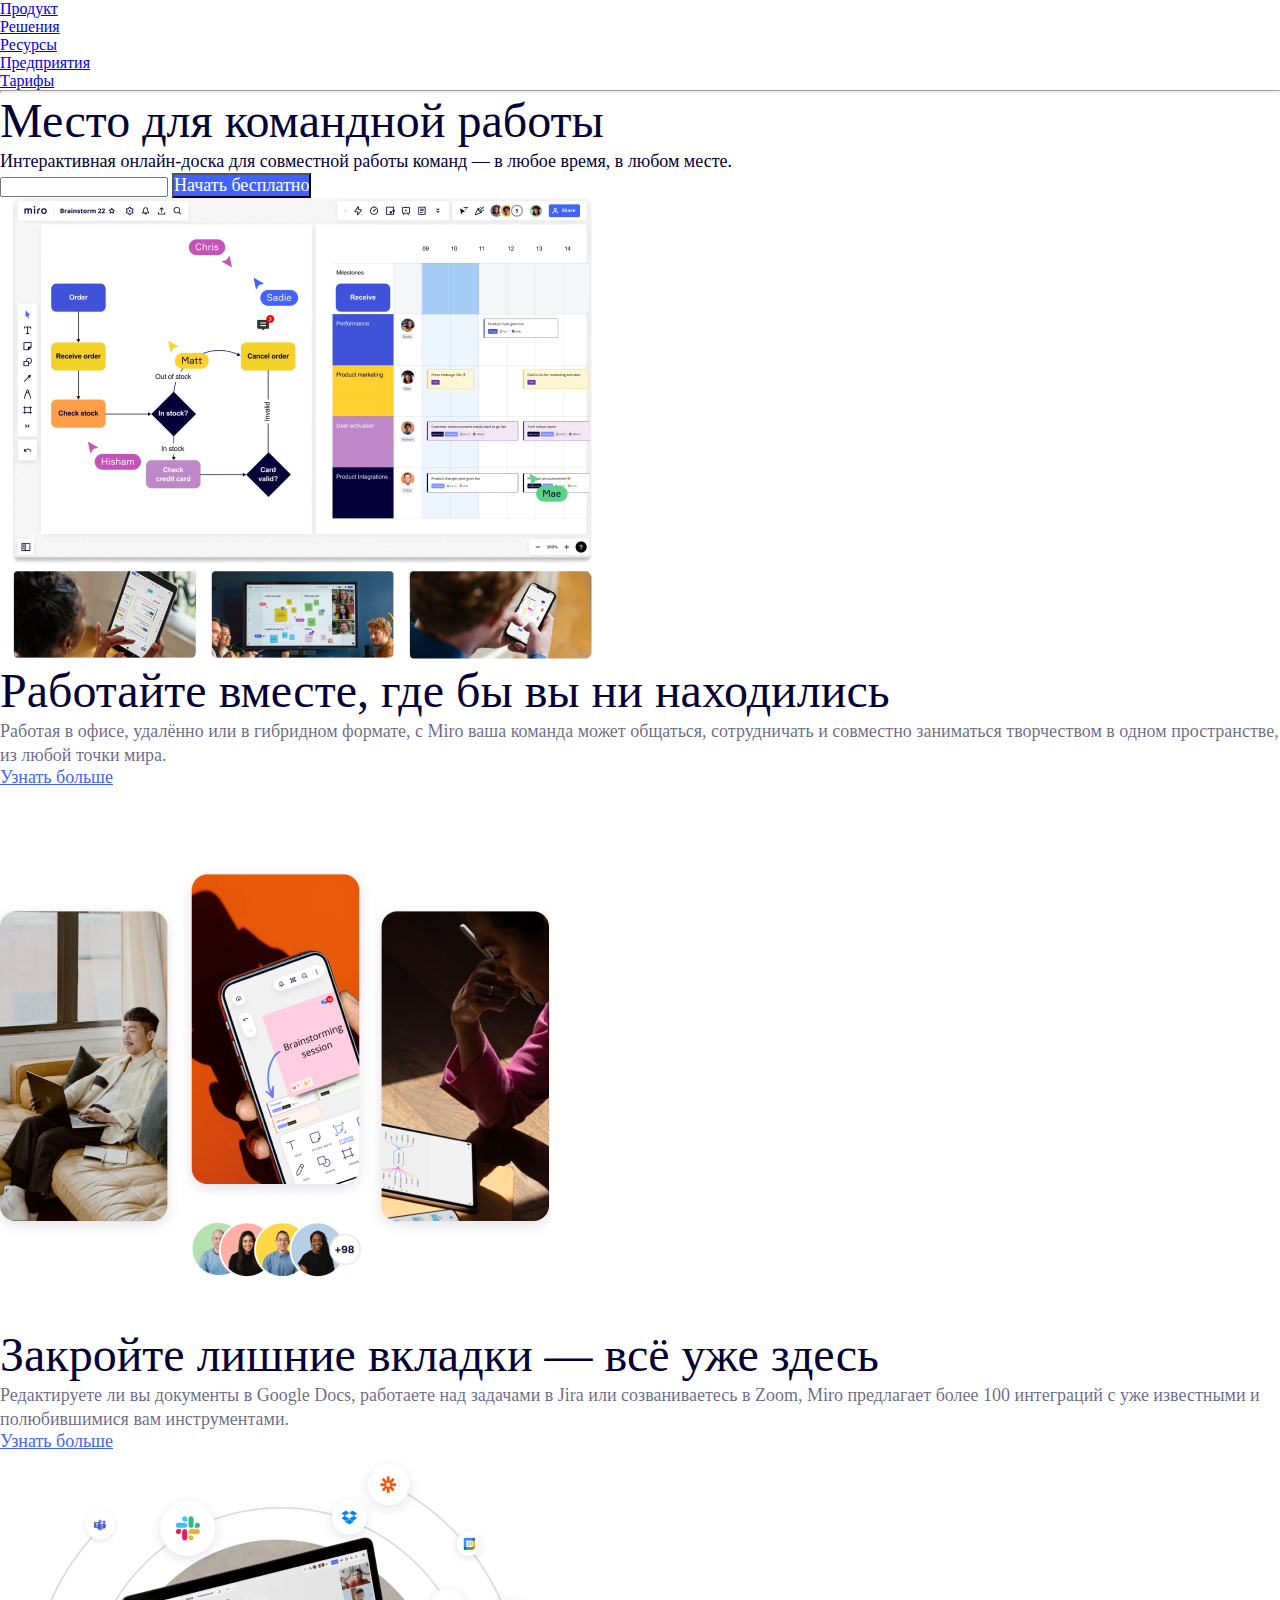
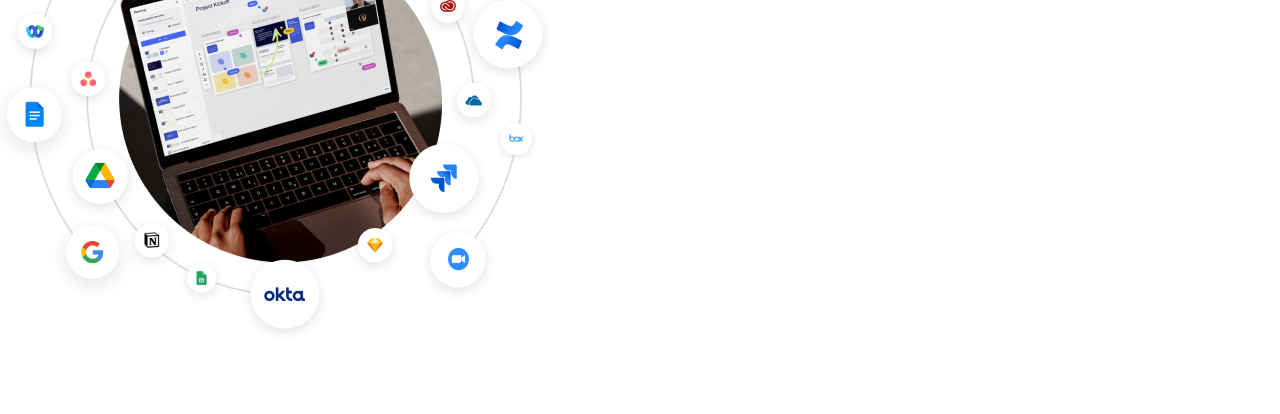
==== 1 - Miro/index.html @ f2881408 "css-selectors 1/2" ====
<!DOCTYPE html>
<html lang="ru">
  <head>
    <meta charset="UTF-8" />
    <meta name="viewport" content="width=device-width, initial-scale=1.0" />
    <title>Нотация описания архитектуры приложения</title>
    <link rel="stylesheet" href="./styles/style.css" />
  </head>
  <body>
    <main>
      <header>
        <nav>
          <ul>
            <li><a href="#">Продукт</a></li>
            <li><a href="#">Решения</a></li>
            <li><a href="#">Ресурсы</a></li>
            <li><a href="#">Предприятия</a></li>
            <li><a href="#">Тарифы</a></li>
          </ul>
        </nav>
        <hr class="hrline">
      </header>
      <section>
        <div>
          <h1>Место для командной работы</h1>
          <p class="heroText">
            Интерактивная онлайн-доска для совместной работы команд — в любое
            время, в любом месте.
          </p>
          <form action="/register" method="get">
            <input type="email" name="email" id="email" />
            <button id="heroButton">Начать бесплатно</button>
          </form>
        </div>
        <div>
          <img
            src="./images/headerimage-without-text 1.png"
            alt="Схема командной работы"
          />
        </div>
      </section>
      <section>
        <div>
          <h2>
            Работайте вместе, где бы вы ни находились
          </h2>
          <p class="sectionText">
            Работая в офисе, удалённо или в гибридном формате, с Miro ваша
            команда может общаться, сотрудничать и совместно заниматься
            творчеством в одном пространстве, из любой точки мира.
          </p>
          <a href="#" class="link">Узнать больше</a>
        </div>
        <div>
          <img
            src="./images/IMAGE2.png"
            alt="Работайте, где бы вы ни находились"
          />
        </div>
      </section>
      <section>
        <div>
          <h2>Закройте лишние вкладки — всё уже здесь</h2>
          <p class="sectionText">
            Редактируете ли вы документы в Google Docs, работаете над задачами в
            Jira или созваниваетесь в Zoom, Miro предлагает более 100 интеграций
            с уже известными и полюбившимися вам инструментами.
          </p>
          <a href="#" class="link">Узнать больше</a>
        </div>
        <img src="./images/IMAGE3.png" alt="Вкладки" />
      </section>
      <footer class="footer">
        <div>
          <p class="foot-text">© 2024</p>
          <a href="#" class="foot-text">Miro</a>
        </div>
        <div>
          <a href="#" class="foot-text">Условия пользования</a>
          <a href="#" class="foot-text">Политика конфиденциальности</a>
          <a href="#" class="foot-text">Управление файлами cookies</a>
        </div>
      </footer>
    </main>
  </body>
</html>
---- 1 - Miro/styles/style.css ----
* {
  margin: 0;
  padding: 0;
  font-family: 'Roboto';
}

.hrline {
  height: 1px;
  background: rgb(240, 240, 240);
}

#heroButton {
  background-color: #4262ff;
  color: #ffffff;
  font-size: 18px;
  font-weight: 400;
}

.link {
  color: #4262ff;
  text-decoration: underline;
  font-size: 18px;
  font-weight: 400;
}

h1, h2 {
  font-size: 48px;
  font-weight: 400;
  line-height: 56px;
  color: rgb(5, 0, 56);
}

p {
  font-size: 18px;
  font-weight: 400;
  line-height: 24px;
}

.heroText, .footer {
  color: rgb(5, 0, 56);
}

.sectionText {
  color: rgba(5, 0, 56, 0.6);
}

.foot-text {
  font-size: 16px;
  font-weight: 400;
  color: rgb(255, 255, 255);
}
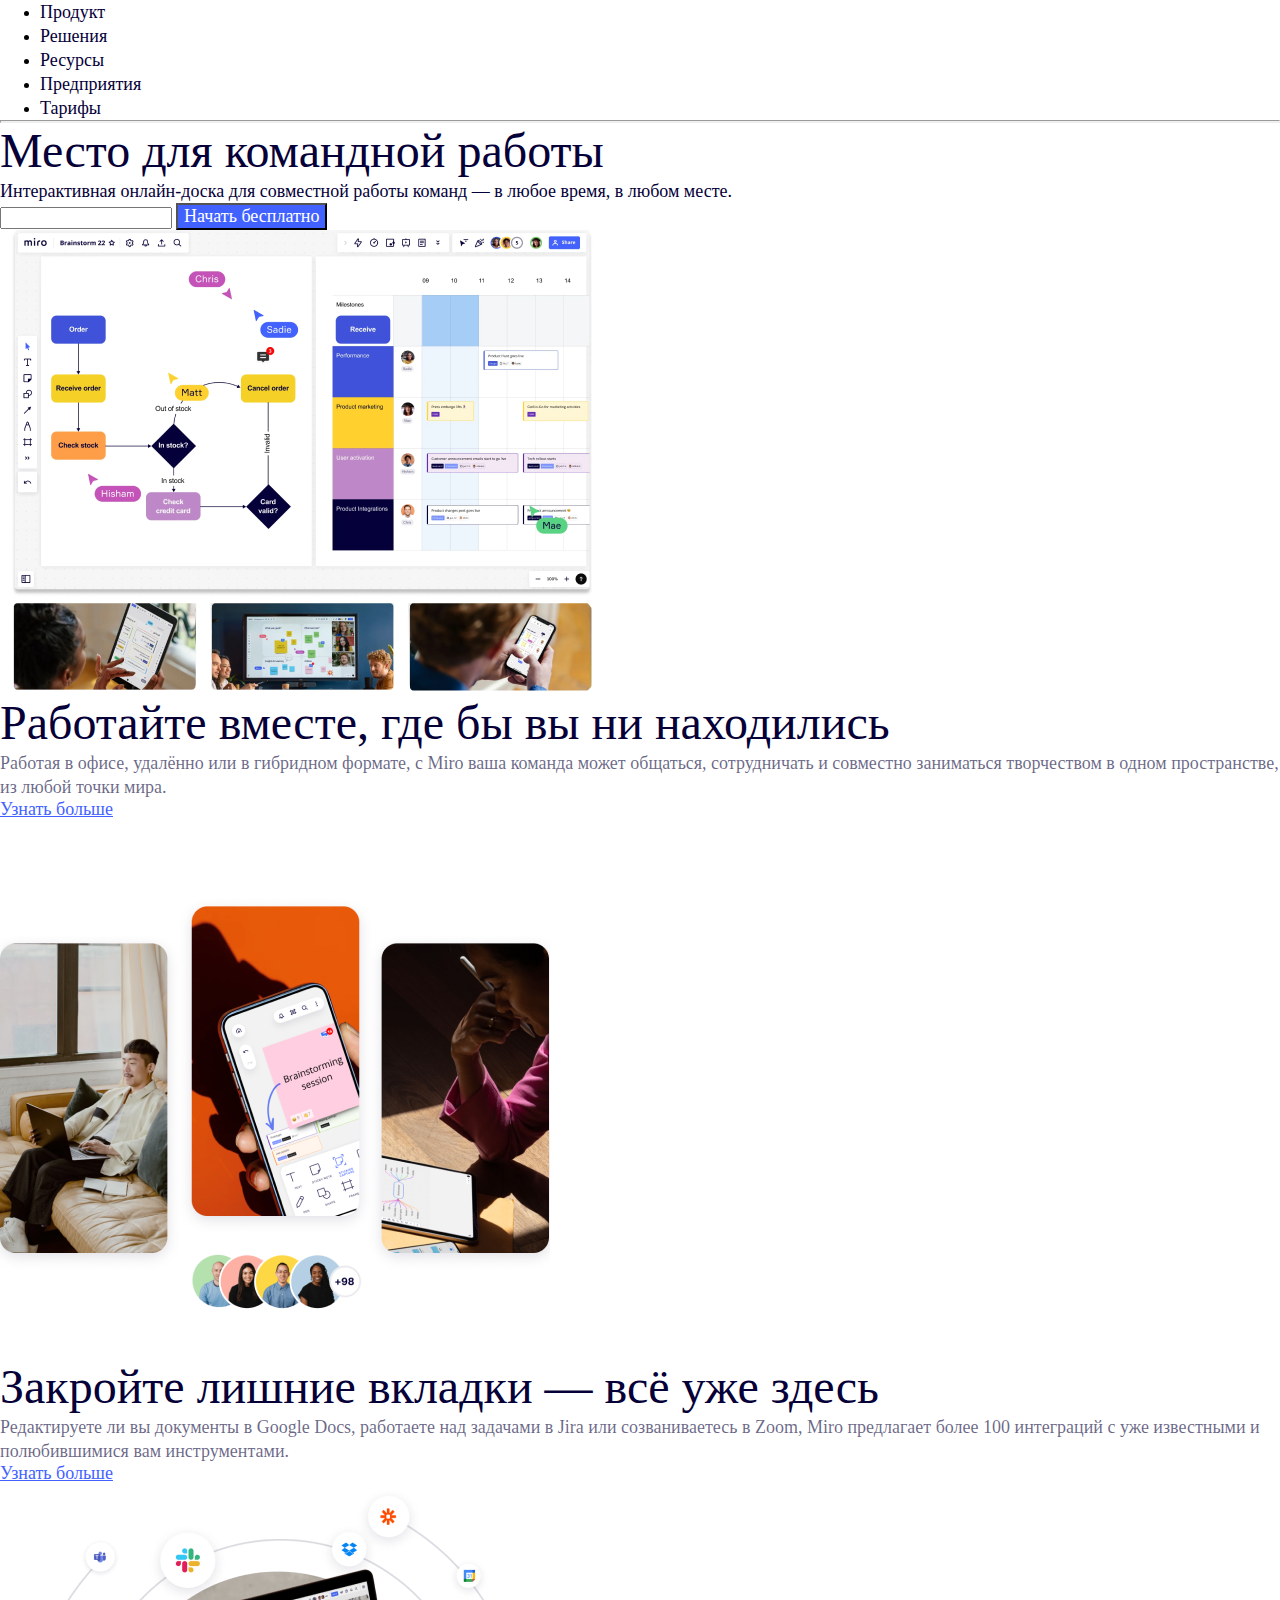
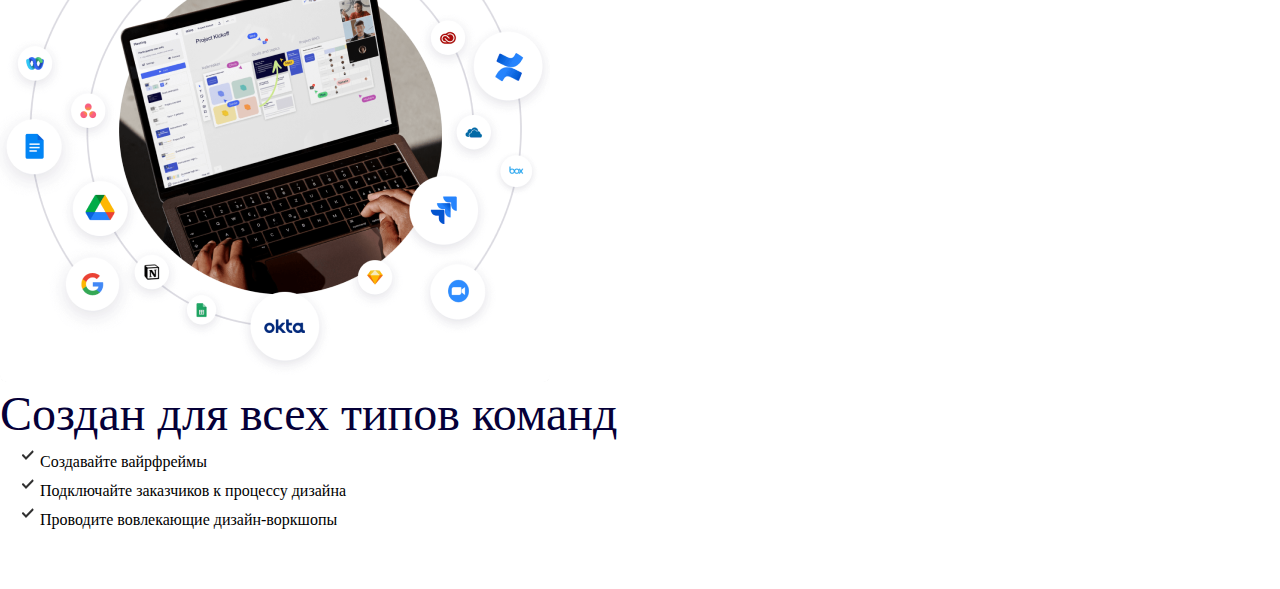
==== commit f16a1d45: "css-selectors 2/2 Псевдоклассы и псевдоэлементы" ====
--- a/1 - Miro/index.html
+++ b/1 - Miro/index.html
@@ -18,7 +18,7 @@
             <li><a href="#">Тарифы</a></li>
           </ul>
         </nav>
-        <hr class="hrline">
+        <hr class="hrline" />
       </header>
       <section>
         <div>
@@ -41,9 +41,7 @@
       </section>
       <section>
         <div>
-          <h2>
-            Работайте вместе, где бы вы ни находились
-          </h2>
+          <h2>Работайте вместе, где бы вы ни находились</h2>
           <p class="sectionText">
             Работая в офисе, удалённо или в гибридном формате, с Miro ваша
             команда может общаться, сотрудничать и совместно заниматься
@@ -70,6 +68,14 @@
         </div>
         <img src="./images/IMAGE3.png" alt="Вкладки" />
       </section>
+      <section>
+        <h2>Создан для всех типов команд</h2>
+        <ul class="sectionList">
+          <li>Создавайте вайрфреймы</li>
+          <li>Подключайте заказчиков к процессу дизайна</li>
+          <li>Проводите вовлекающие дизайн-воркшопы</li>
+        </ul>
+      </section>
       <footer class="footer">
         <div>
           <p class="foot-text">© 2024</p>
--- a/1 - Miro/styles/style.css
+++ b/1 - Miro/styles/style.css
@@ -1,7 +1,15 @@
 * {
   margin: 0;
-  padding: 0;
+  /* padding: 0; */
   font-family: 'Roboto';
+}
+
+header a {
+  font-size: 18px;
+  font-weight: 400;
+  line-height: 24px;
+  color: #050038;
+  text-decoration: none;
 }
 
 .hrline {
@@ -23,7 +31,8 @@
   font-weight: 400;
 }
 
-h1, h2 {
+h1,
+h2 {
   font-size: 48px;
   font-weight: 400;
   line-height: 56px;
@@ -36,7 +45,8 @@
   line-height: 24px;
 }
 
-.heroText, .footer {
+.heroText,
+.footer {
   color: rgb(5, 0, 56);
 }
 
@@ -44,6 +54,15 @@
   color: rgba(5, 0, 56, 0.6);
 }
 
+.sectionList {
+  list-style: none;
+  /* list-style: url('../images/check.svg'); */
+}
+
+section li::marker {
+  content: url(../images/check.svg);
+}
+
 .foot-text {
   font-size: 16px;
   font-weight: 400;
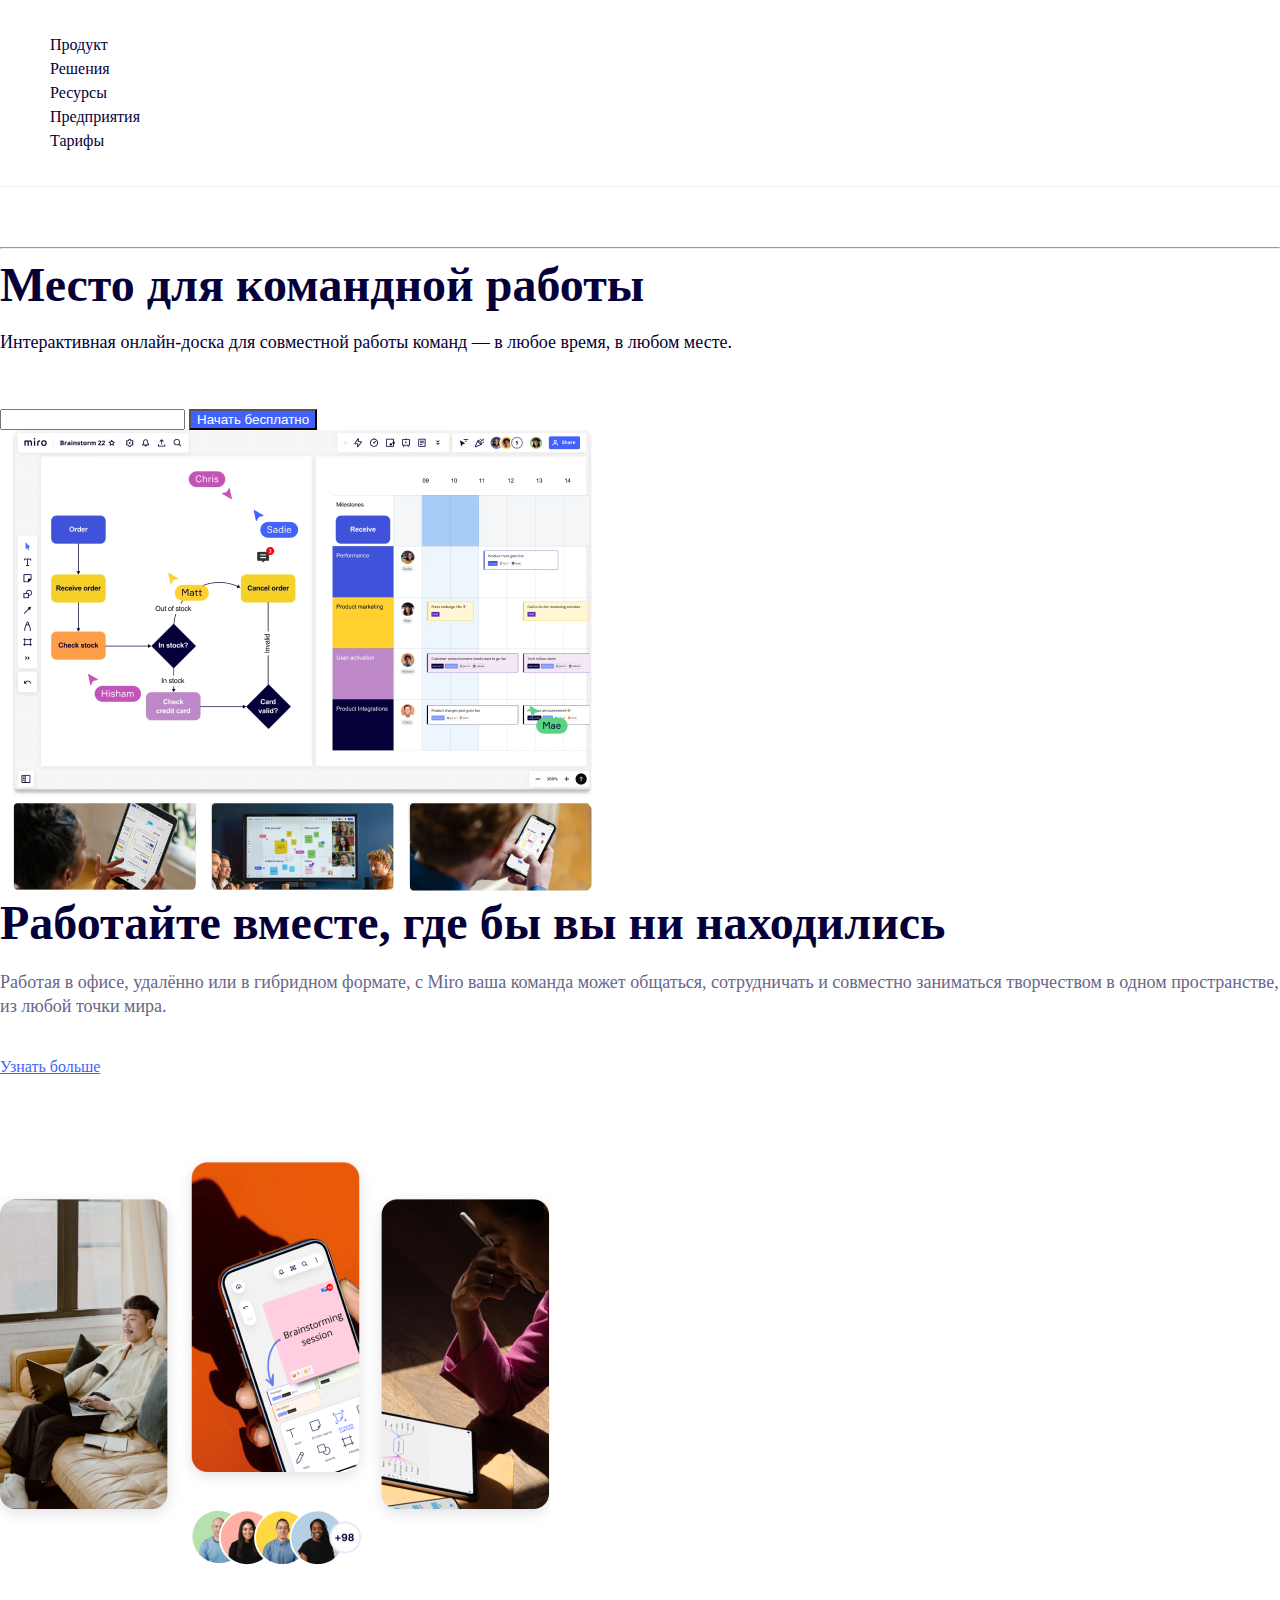
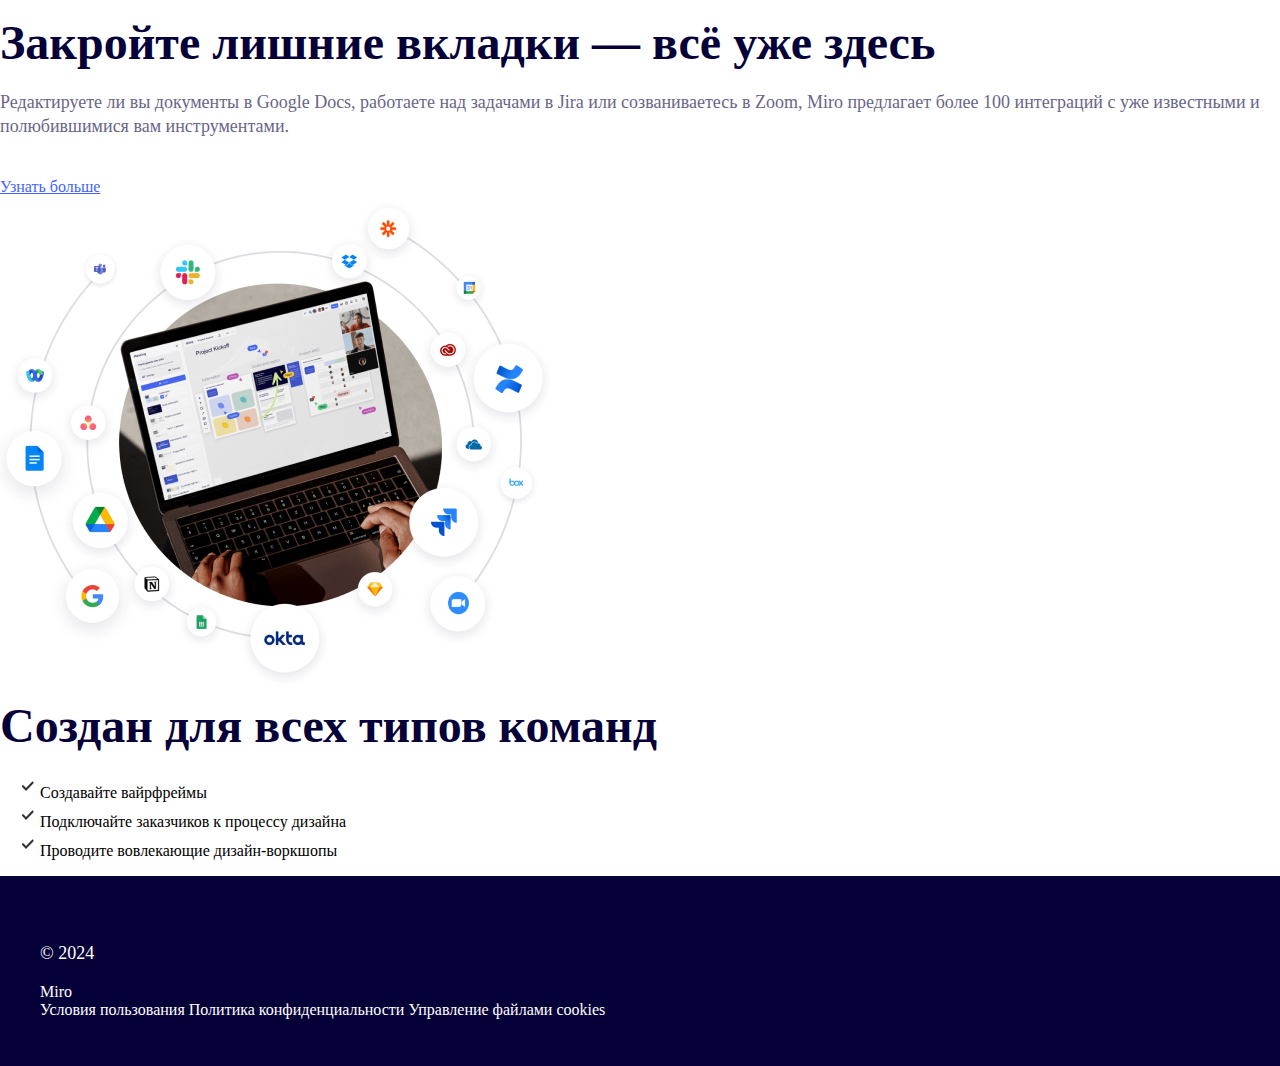
==== commit 3276705d: "div learn" ====
--- a/1 - Miro/index.html
+++ b/1 - Miro/index.html
@@ -11,11 +11,11 @@
       <header>
         <nav>
           <ul>
-            <li><a href="#">Продукт</a></li>
-            <li><a href="#">Решения</a></li>
-            <li><a href="#">Ресурсы</a></li>
-            <li><a href="#">Предприятия</a></li>
-            <li><a href="#">Тарифы</a></li>
+            <li class="nav-list"><a href="#">Продукт</a></li>
+            <li class="nav-list"><a href="#">Решения</a></li>
+            <li class="nav-list"><a href="#">Ресурсы</a></li>
+            <li class="nav-list"><a href="#">Предприятия</a></li>
+            <li class="nav-list"><a href="#">Тарифы</a></li>
           </ul>
         </nav>
         <hr class="hrline" />
@@ -27,7 +27,7 @@
             Интерактивная онлайн-доска для совместной работы команд — в любое
             время, в любом месте.
           </p>
-          <form action="/register" method="get">
+          <form action="/register" method="get" class="form">
             <input type="email" name="email" id="email" />
             <button id="heroButton">Начать бесплатно</button>
           </form>
@@ -53,6 +53,7 @@
           <img
             src="./images/IMAGE2.png"
             alt="Работайте, где бы вы ни находились"
+            class="img2"
           />
         </div>
       </section>
--- a/1 - Miro/styles/style.css
+++ b/1 - Miro/styles/style.css
@@ -1,70 +1,125 @@
-* {
+body {
   margin: 0;
-  /* padding: 0; */
-  font-family: 'Roboto';
+}
+
+#heroButton {
+  background-color: #4262ff;
+  color: #ffffff;
+}
+
+#heroButton:hover {
+  background-color: #122db6;
+}
+
+#heroButton:active {
+  background-color: #071766;
+}
+
+.heroForm input {
+  border-radius: 32px;
+  border: 1px solid #9B99AF;
+  height: 38px;
+  padding: 5px 10px;
+}
+
+.heroForm button {
+  height: 48px;
+  border: 1px solid #4262ff;
+  border-radius: 32px;
+  padding: 10px 20px;
+}
+
+.heroForm input:focus {
+  background-color: aliceblue;
+}
+
+.link {
+  color: #4262ff;
+  text-decoration: underline;
+}
+
+.link:hover {
+  color: #122db6;
+}
+
+h1 {
+  margin: 0 0 17px 0;
+}
+
+h2 {
+  margin: 0 0 19px 0;
+}
+
+h1,
+h2 {
+  font-weight: 400px;
+  font-size: 48px;
+  line-height: 56px;
+  color: #050038;
+}
+
+p {
+  font-weight: 400px;
+  font-size: 18px;
+  line-height: 24px;
+}
+
+.heroText {
+  color: #050038;
+  margin: 0 0 55px 0;
+}
+
+.sectionText {
+  color: #696688;
+  margin: 0 0 40px 0;
 }
 
 header a {
-  font-size: 18px;
-  font-weight: 400;
+  font-weight: 400px;
+  font-size: 16px;
   line-height: 24px;
   color: #050038;
   text-decoration: none;
 }
 
-.hrline {
-  height: 1px;
-  background: rgb(240, 240, 240);
+.heroForm+p {
+  font-weight: 400px;
+  font-size: 14px;
+  line-height: 20px;
+  color: #050038;
+  margin: 8px 0 52px 0;
 }
 
-#heroButton {
-  background-color: #4262ff;
-  color: #ffffff;
-  font-size: 18px;
-  font-weight: 400;
+nav {
+  padding: 33px 50px;
+  border-bottom: 1px solid #F0F0F0;
+  margin-bottom: 60px;
 }
 
-.link {
-  color: #4262ff;
-  text-decoration: underline;
-  font-size: 18px;
-  font-weight: 400;
-}
-
-h1,
-h2 {
-  font-size: 48px;
-  font-weight: 400;
-  line-height: 56px;
-  color: rgb(5, 0, 56);
-}
-
-p {
-  font-size: 18px;
-  font-weight: 400;
-  line-height: 24px;
-}
-
-.heroText,
-.footer {
-  color: rgb(5, 0, 56);
-}
-
-.sectionText {
-  color: rgba(5, 0, 56, 0.6);
+nav ul {
+  list-style: none;
+  padding: 0;
+  margin: 0;
 }
 
 .sectionList {
   list-style: none;
-  /* list-style: url('../images/check.svg'); */
 }
 
-section li::marker {
-  content: url(../images/check.svg);
+.sectionList li::marker {
+  content: url('../images/check.svg');
 }
 
-.foot-text {
-  font-size: 16px;
-  font-weight: 400;
-  color: rgb(255, 255, 255);
+footer {
+  background: #050038;
+  padding: 47px 40px;
+}
+
+footer a {
+  color: #ffffff;
+  text-decoration: none;
+}
+
+.foot-text{
+  color: #ffffff;
 }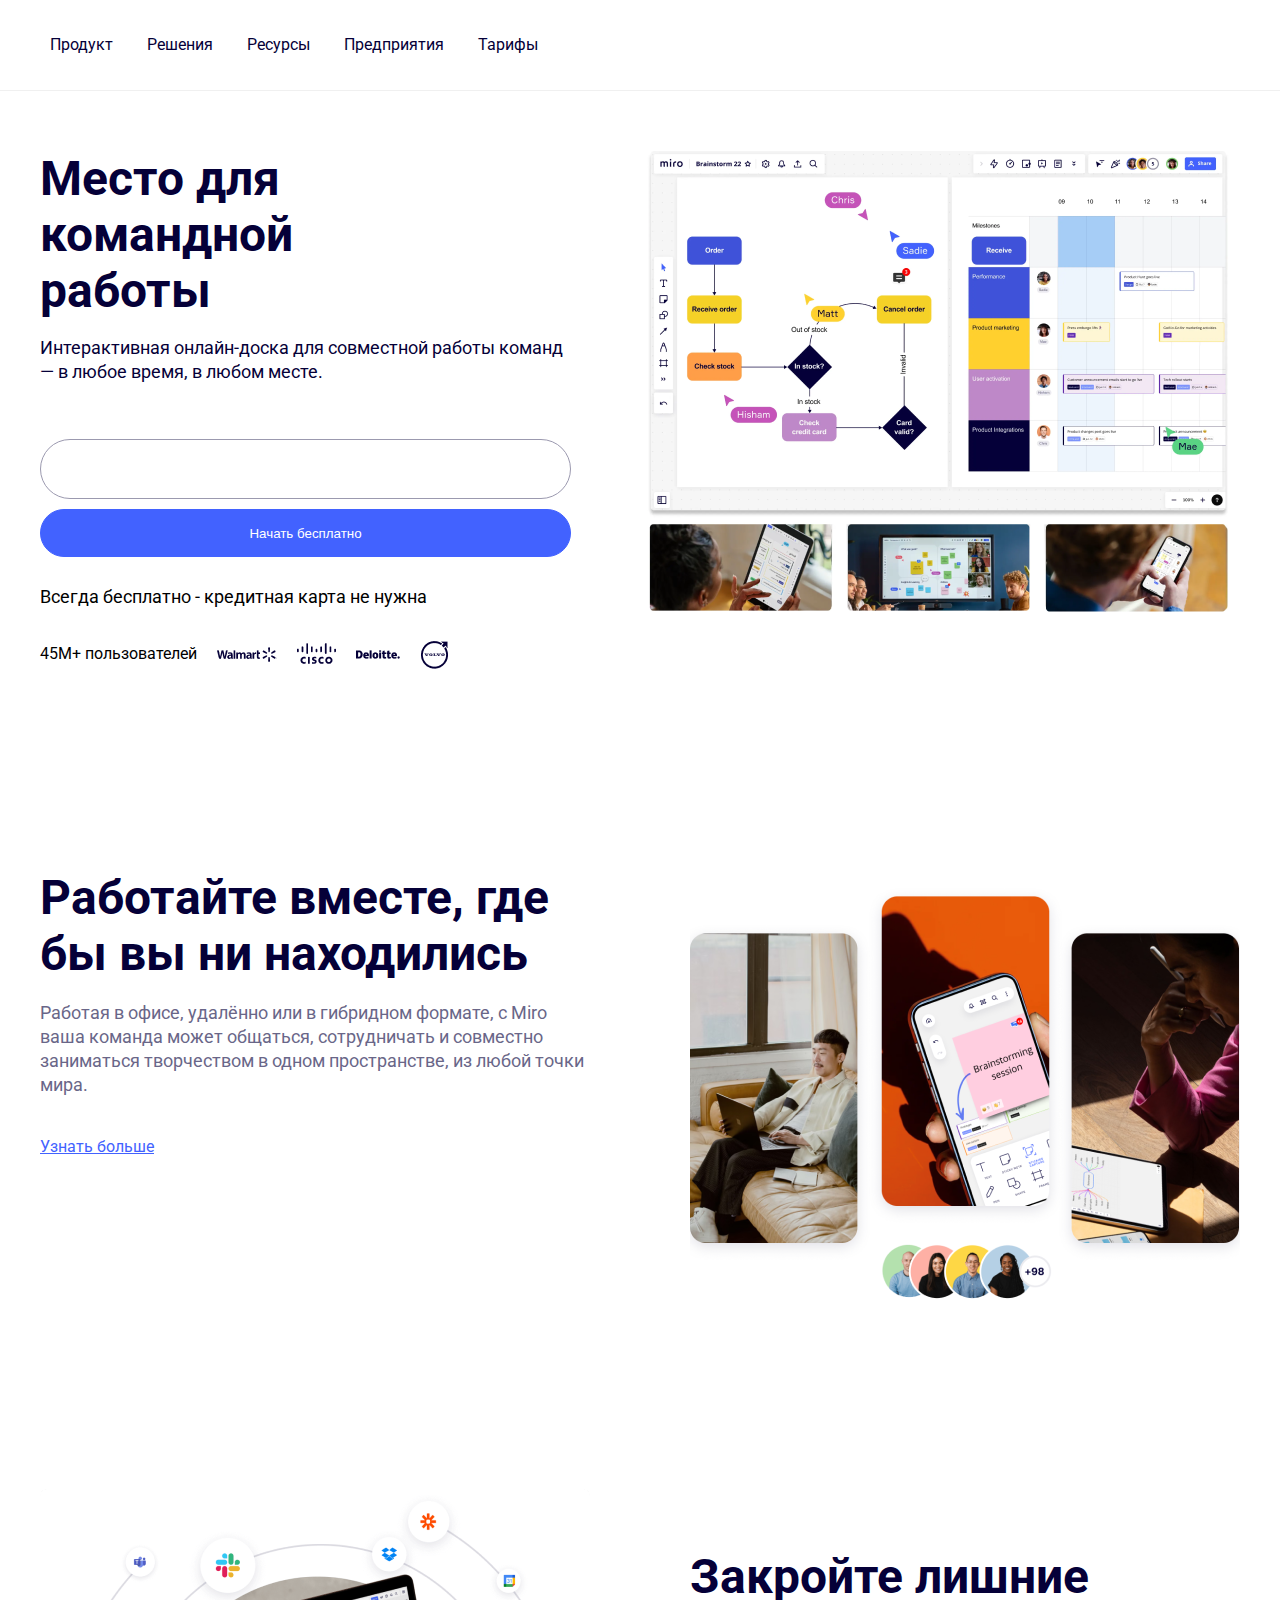
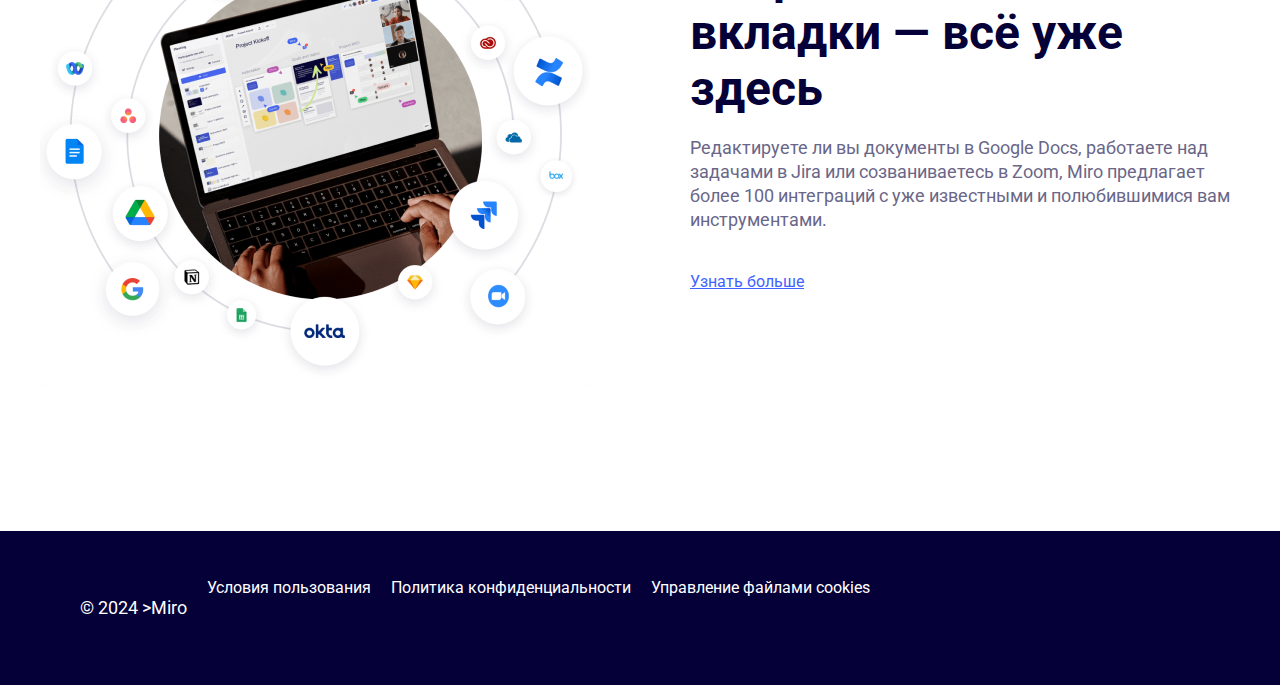
==== commit d3ac4980: "flexbox styled" ====
--- a/1 - Miro/index.html
+++ b/1 - Miro/index.html
@@ -5,41 +5,59 @@
     <meta name="viewport" content="width=device-width, initial-scale=1.0" />
     <title>Нотация описания архитектуры приложения</title>
     <link rel="stylesheet" href="./styles/style.css" />
+    <link rel="preconnect" href="https://fonts.googleapis.com" />
+    <link rel="preconnect" href="https://fonts.gstatic.com" crossorigin />
+    <link
+      href="https://fonts.googleapis.com/css2?family=Roboto&display=swap"
+      rel="stylesheet"
+    />
   </head>
   <body>
     <main>
       <header>
         <nav>
           <ul>
-            <li class="nav-list"><a href="#">Продукт</a></li>
-            <li class="nav-list"><a href="#">Решения</a></li>
-            <li class="nav-list"><a href="#">Ресурсы</a></li>
-            <li class="nav-list"><a href="#">Предприятия</a></li>
-            <li class="nav-list"><a href="#">Тарифы</a></li>
+            <li><a href="#">Продукт</a></li>
+            <li><a href="#">Решения</a></li>
+            <li><a href="#">Ресурсы</a></li>
+            <li><a href="#">Предприятия</a></li>
+            <li><a href="#">Тарифы</a></li>
           </ul>
         </nav>
-        <hr class="hrline" />
       </header>
-      <section>
+      <section id="hero">
         <div>
-          <h1>Место для командной работы</h1>
+          <h1>
+            Место для<br />
+            командной<br />
+            работы
+          </h1>
           <p class="heroText">
             Интерактивная онлайн-доска для совместной работы команд — в любое
             время, в любом месте.
           </p>
-          <form action="/register" method="get" class="form">
+          <form action="/register" method="get" class="heroForm">
             <input type="email" name="email" id="email" />
             <button id="heroButton">Начать бесплатно</button>
+            <p>Всегда бесплатно - кредитная карта не нужна</p>
+            <div class="heroLogos">
+              45М+ пользователей
+              <img src="./images/Walmart.png" alt="Walmart" />
+              <img src="./images/Cisco.png" alt="Cisco" />
+              <img src="./images/Deloitte.png" alt="Deloitte" />
+              <img src="./images/Volvo.png" alt="Volvo" />
+            </div>
           </form>
         </div>
         <div>
           <img
             src="./images/headerimage-without-text 1.png"
             alt="Схема командной работы"
+            id="heroImage"
           />
         </div>
       </section>
-      <section>
+      <section class="section">
         <div>
           <h2>Работайте вместе, где бы вы ни находились</h2>
           <p class="sectionText">
@@ -57,7 +75,7 @@
           />
         </div>
       </section>
-      <section>
+      <section class="section section-reverse">
         <div>
           <h2>Закройте лишние вкладки — всё уже здесь</h2>
           <p class="sectionText">
@@ -67,25 +85,18 @@
           </p>
           <a href="#" class="link">Узнать больше</a>
         </div>
-        <img src="./images/IMAGE3.png" alt="Вкладки" />
+        <div>
+          <img src="./images/IMAGE3.png" alt="Вкладки" />
+        </div>
       </section>
-      <section>
-        <h2>Создан для всех типов команд</h2>
-        <ul class="sectionList">
-          <li>Создавайте вайрфреймы</li>
-          <li>Подключайте заказчиков к процессу дизайна</li>
-          <li>Проводите вовлекающие дизайн-воркшопы</li>
-        </ul>
-      </section>
-      <footer class="footer">
+      <footer>
         <div>
-          <p class="foot-text">© 2024</p>
-          <a href="#" class="foot-text">Miro</a>
-        </div>
-        <div>
-          <a href="#" class="foot-text">Условия пользования</a>
-          <a href="#" class="foot-text">Политика конфиденциальности</a>
-          <a href="#" class="foot-text">Управление файлами cookies</a>
+          <div>
+            <p>&#169 2024 >Miro</p>
+          </div>
+          <a href="#">Условия пользования</a>
+          <a href="#">Политика конфиденциальности</a>
+          <a href="#">Управление файлами cookies</a>
         </div>
       </footer>
     </main>
--- a/1 - Miro/styles/style.css
+++ b/1 - Miro/styles/style.css
@@ -1,45 +1,46 @@
 body {
+  font-family: 'Roboto', sans-serif;
   margin: 0;
 }
 
-#heroButton {
-  background-color: #4262ff;
-  color: #ffffff;
+header {
+  border-bottom: 1px solid #F0F0F0;
+  margin-bottom: 60px;
 }
 
-#heroButton:hover {
-  background-color: #122db6;
+header a {
+  font-weight: 400px;
+  font-size: 16px;
+  line-height: 24px;
+  color: #050038;
+  text-decoration: none;
 }
 
-#heroButton:active {
-  background-color: #071766;
+nav {
+  padding: 33px 50px;
+  margin-bottom: 60px;
+  max-width: 1200px;
+  margin: 0 auto;
 }
 
-.heroForm input {
-  border-radius: 32px;
-  border: 1px solid #9B99AF;
-  height: 38px;
-  padding: 5px 10px;
+nav ul {
+  list-style: none;
+  padding: 0;
+  margin: 0;
+  display: flex;
+  gap: 34px;
 }
 
-.heroForm button {
-  height: 48px;
-  border: 1px solid #4262ff;
-  border-radius: 32px;
-  padding: 10px 20px;
+section {
+  max-width: 1200px;
+  margin: 0 auto;
+  padding: 0 40px;
+  margin-bottom: 140px;
 }
 
-.heroForm input:focus {
-  background-color: aliceblue;
-}
-
-.link {
-  color: #4262ff;
-  text-decoration: underline;
-}
-
-.link:hover {
-  color: #122db6;
+#hero {
+  display: flex;
+  gap: 65px;
 }
 
 h1 {
@@ -47,7 +48,7 @@
 }
 
 h2 {
-  margin: 0 0 19px 0;
+  margin: 60px 0 19px 0;
 }
 
 h1,
@@ -64,22 +65,28 @@
   line-height: 24px;
 }
 
-.heroText {
-  color: #050038;
-  margin: 0 0 55px 0;
+.heroForm {
+  display: flex;
+  flex-direction: column;
+  gap: 10px;
 }
 
-.sectionText {
-  color: #696688;
-  margin: 0 0 40px 0;
+.heroForm input {
+  border-radius: 32px;
+  border: 1px solid #9B99AF;
+  height: 48px;
+  padding: 5px 10px;
 }
 
-header a {
-  font-weight: 400px;
-  font-size: 16px;
-  line-height: 24px;
-  color: #050038;
-  text-decoration: none;
+.heroForm button {
+  height: 48px;
+  border: 1px solid #4262ff;
+  border-radius: 32px;
+  padding: 10px 20px;
+}
+
+.heroForm input:focus {
+  background-color: aliceblue;
 }
 
 .heroForm+p {
@@ -90,16 +97,51 @@
   margin: 8px 0 52px 0;
 }
 
-nav {
-  padding: 33px 50px;
-  border-bottom: 1px solid #F0F0F0;
-  margin-bottom: 60px;
+#heroButton {
+  background-color: #4262ff;
+  color: #ffffff;
 }
 
-nav ul {
-  list-style: none;
-  padding: 0;
-  margin: 0;
+#heroButton:hover {
+  background-color: #122db6;
+}
+
+#heroButton:active {
+  background-color: #071766;
+}
+
+.heroText {
+  color: #050038;
+  margin: 0 0 55px 0;
+}
+
+.heroLogos {
+  display: flex;
+  align-items: center;
+  gap: 20px;
+}
+
+.section {
+  display: flex;
+  gap: 100px;
+}
+
+.section-reverse {
+  flex-direction: row-reverse;
+}
+
+.sectionText {
+  color: #696688;
+  margin: 0 0 40px 0;
+}
+
+.link {
+  color: #4262ff;
+  text-decoration: underline;
+}
+
+.link:hover {
+  color: #122db6;
 }
 
 .sectionList {
@@ -113,6 +155,15 @@
 footer {
   background: #050038;
   padding: 47px 40px;
+  color: white;
+}
+
+footer>div {
+  max-width: 1200px;
+  padding: 0 40px;
+  margin: 0 auto;
+  display: flex;
+  gap: 20px;
 }
 
 footer a {
@@ -120,6 +171,6 @@
   text-decoration: none;
 }
 
-.foot-text{
+.foot-text {
   color: #ffffff;
 }